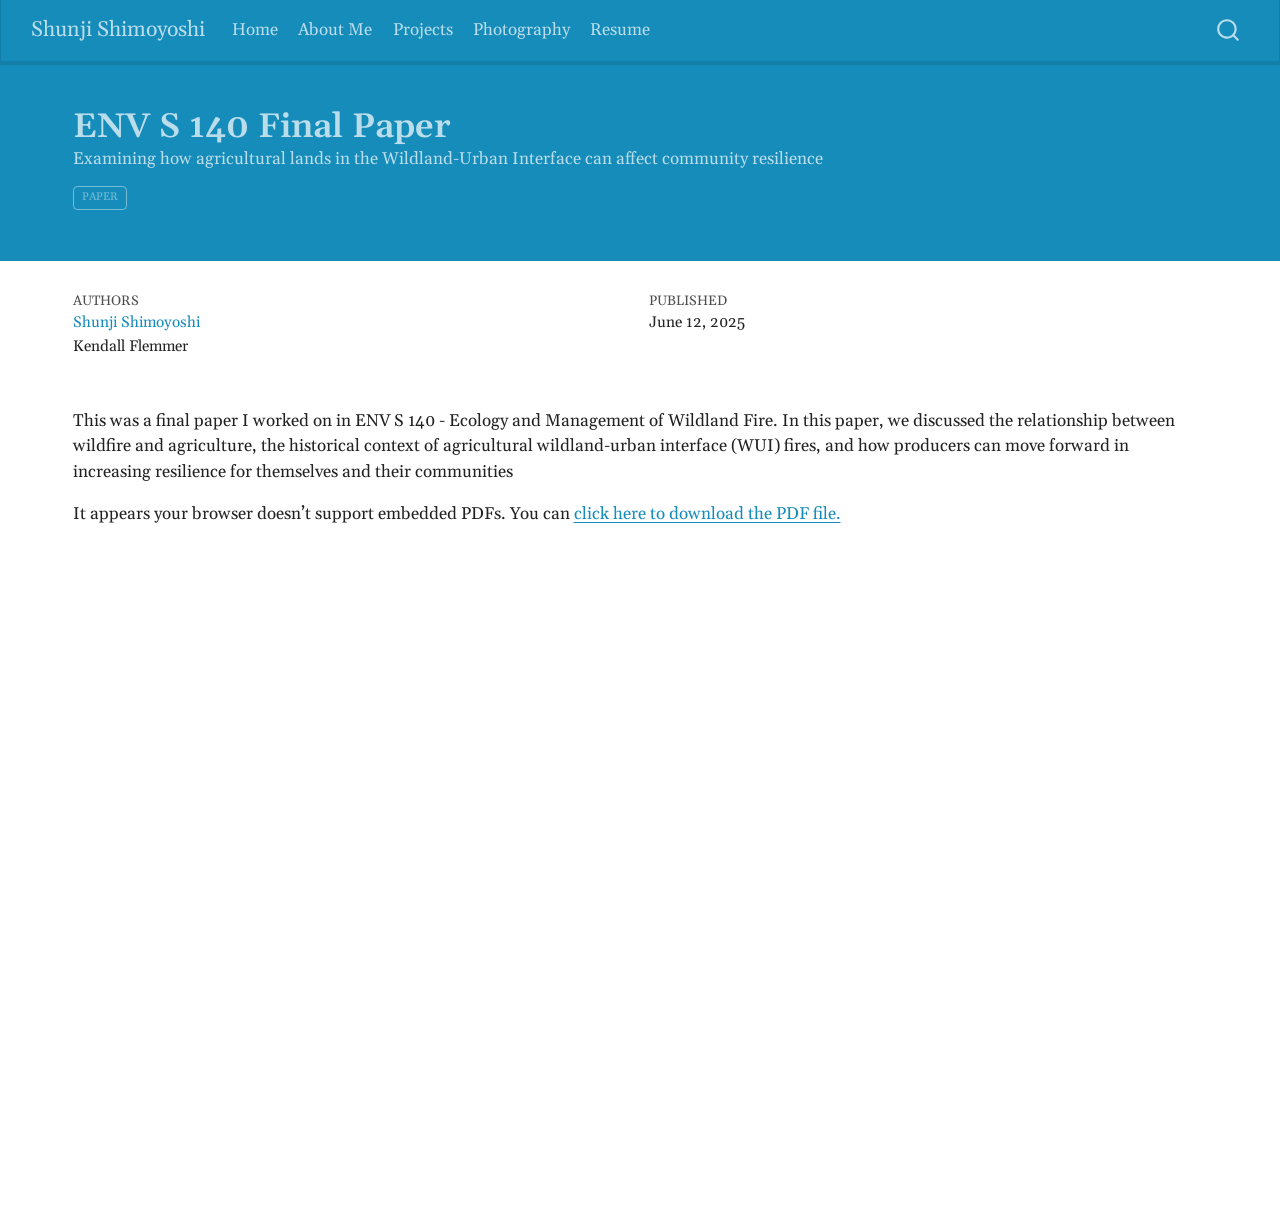
==== docs/posts/2025-06-12-envs140-final-paper/index.html @ c6a36d86 "added projects to project tab" ====
<!DOCTYPE html>
<html xmlns="http://www.w3.org/1999/xhtml" lang="en" xml:lang="en"><head>

<meta charset="utf-8">
<meta name="generator" content="quarto-1.7.32">

<meta name="viewport" content="width=device-width, initial-scale=1.0, user-scalable=yes">

<meta name="author" content="Shunji Shimoyoshi">
<meta name="author" content="Kendall Flemmer">
<meta name="dcterms.date" content="2025-06-12">
<meta name="description" content="Examining how agricultural lands in the Wildland-Urban Interface can affect community resilience">

<title>ENV S 140 Final Paper – Shunji Shimoyoshi</title>
<style>
code{white-space: pre-wrap;}
span.smallcaps{font-variant: small-caps;}
div.columns{display: flex; gap: min(4vw, 1.5em);}
div.column{flex: auto; overflow-x: auto;}
div.hanging-indent{margin-left: 1.5em; text-indent: -1.5em;}
ul.task-list{list-style: none;}
ul.task-list li input[type="checkbox"] {
  width: 0.8em;
  margin: 0 0.8em 0.2em -1em; /* quarto-specific, see https://github.com/quarto-dev/quarto-cli/issues/4556 */ 
  vertical-align: middle;
}
</style>


<script src="../../site_libs/quarto-nav/quarto-nav.js"></script>
<script src="../../site_libs/quarto-nav/headroom.min.js"></script>
<script src="../../site_libs/clipboard/clipboard.min.js"></script>
<script src="../../site_libs/quarto-search/autocomplete.umd.js"></script>
<script src="../../site_libs/quarto-search/fuse.min.js"></script>
<script src="../../site_libs/quarto-search/quarto-search.js"></script>
<meta name="quarto:offset" content="../../">
<script src="../../site_libs/quarto-html/quarto.js" type="module"></script>
<script src="../../site_libs/quarto-html/tabsets/tabsets.js" type="module"></script>
<script src="../../site_libs/quarto-html/popper.min.js"></script>
<script src="../../site_libs/quarto-html/tippy.umd.min.js"></script>
<script src="../../site_libs/quarto-html/anchor.min.js"></script>
<link href="../../site_libs/quarto-html/tippy.css" rel="stylesheet">
<link href="../../site_libs/quarto-html/quarto-syntax-highlighting-37eea08aefeeee20ff55810ff984fec1.css" rel="stylesheet" id="quarto-text-highlighting-styles">
<script src="../../site_libs/bootstrap/bootstrap.min.js"></script>
<link href="../../site_libs/bootstrap/bootstrap-icons.css" rel="stylesheet">
<link href="../../site_libs/bootstrap/bootstrap-f53d86c0c5253273106749e0fa7ec14d.min.css" rel="stylesheet" append-hash="true" id="quarto-bootstrap" data-mode="light">
<script id="quarto-search-options" type="application/json">{
  "location": "navbar",
  "copy-button": false,
  "collapse-after": 3,
  "panel-placement": "end",
  "type": "overlay",
  "limit": 50,
  "keyboard-shortcut": [
    "f",
    "/",
    "s"
  ],
  "show-item-context": false,
  "language": {
    "search-no-results-text": "No results",
    "search-matching-documents-text": "matching documents",
    "search-copy-link-title": "Copy link to search",
    "search-hide-matches-text": "Hide additional matches",
    "search-more-match-text": "more match in this document",
    "search-more-matches-text": "more matches in this document",
    "search-clear-button-title": "Clear",
    "search-text-placeholder": "",
    "search-detached-cancel-button-title": "Cancel",
    "search-submit-button-title": "Submit",
    "search-label": "Search"
  }
}</script>


</head>

<body class="nav-fixed quarto-light">

<div id="quarto-search-results"></div>
  <header id="quarto-header" class="headroom fixed-top quarto-banner">
    <nav class="navbar navbar-expand-lg " data-bs-theme="dark">
      <div class="navbar-container container-fluid">
      <div class="navbar-brand-container mx-auto">
    <a class="navbar-brand" href="../../index.html">
    <span class="navbar-title">Shunji Shimoyoshi</span>
    </a>
  </div>
            <div id="quarto-search" class="" title="Search"></div>
          <button class="navbar-toggler" type="button" data-bs-toggle="collapse" data-bs-target="#navbarCollapse" aria-controls="navbarCollapse" role="menu" aria-expanded="false" aria-label="Toggle navigation" onclick="if (window.quartoToggleHeadroom) { window.quartoToggleHeadroom(); }">
  <span class="navbar-toggler-icon"></span>
</button>
          <div class="collapse navbar-collapse" id="navbarCollapse">
            <ul class="navbar-nav navbar-nav-scroll me-auto">
  <li class="nav-item">
    <a class="nav-link" href="../../index.html"> 
<span class="menu-text">Home</span></a>
  </li>  
  <li class="nav-item">
    <a class="nav-link" href="../../about.html"> 
<span class="menu-text">About Me</span></a>
  </li>  
  <li class="nav-item">
    <a class="nav-link" href="../../posts.html"> 
<span class="menu-text">Projects</span></a>
  </li>  
  <li class="nav-item">
    <a class="nav-link" href="../../photography.html"> 
<span class="menu-text">Photography</span></a>
  </li>  
  <li class="nav-item">
    <a class="nav-link" href="../../resume.html"> 
<span class="menu-text">Resume</span></a>
  </li>  
</ul>
          </div> <!-- /navcollapse -->
            <div class="quarto-navbar-tools">
</div>
      </div> <!-- /container-fluid -->
    </nav>
</header>
<!-- content -->
<header id="title-block-header" class="quarto-title-block default page-columns page-full">
  <div class="quarto-title-banner page-columns page-full">
    <div class="quarto-title column-page">
      <h1 class="title">ENV S 140 Final Paper</h1>
                  <div>
        <div class="description">
          Examining how agricultural lands in the Wildland-Urban Interface can affect community resilience
        </div>
      </div>
                          <div class="quarto-categories">
                <div class="quarto-category">Paper</div>
              </div>
                  </div>
  </div>
    
  
  <div class="quarto-title-meta column-page">

      <div>
      <div class="quarto-title-meta-heading">Authors</div>
      <div class="quarto-title-meta-contents">
               <p><a href="https://shunjishimo.github.io/">Shunji Shimoyoshi</a> </p>
               <p>Kendall Flemmer </p>
            </div>
    </div>
      
      <div>
      <div class="quarto-title-meta-heading">Published</div>
      <div class="quarto-title-meta-contents">
        <p class="date">June 12, 2025</p>
      </div>
    </div>
    
      
    </div>
    
  
  </header><div id="quarto-content" class="quarto-container page-columns page-rows-contents page-layout-full page-navbar">
<!-- sidebar -->
<!-- margin-sidebar -->
    
<!-- main -->
<main class="content quarto-banner-title-block column-page" id="quarto-document-content">





<p>This was a final paper I worked on in ENV S 140 - Ecology and Management of Wildland Fire. In this paper, we discussed the relationship between wildfire and agriculture, the historical context of agricultural wildland-urban interface (WUI) fires, and how producers can move forward in increasing resilience for themselves and their communities</p>
<object data="ENV S 140 - Final Paper.pdf" type="application/pdf" width="100%" height="600px">
<p>
It appears your browser doesn’t support embedded PDFs. You can <a href="ENV S 140 - Final Paper.pdf">click here to download the PDF file.</a>
</p>
</object>



</main> <!-- /main -->
<script id="quarto-html-after-body" type="application/javascript">
  window.document.addEventListener("DOMContentLoaded", function (event) {
    const icon = "";
    const anchorJS = new window.AnchorJS();
    anchorJS.options = {
      placement: 'right',
      icon: icon
    };
    anchorJS.add('.anchored');
    const isCodeAnnotation = (el) => {
      for (const clz of el.classList) {
        if (clz.startsWith('code-annotation-')) {                     
          return true;
        }
      }
      return false;
    }
    const onCopySuccess = function(e) {
      // button target
      const button = e.trigger;
      // don't keep focus
      button.blur();
      // flash "checked"
      button.classList.add('code-copy-button-checked');
      var currentTitle = button.getAttribute("title");
      button.setAttribute("title", "Copied!");
      let tooltip;
      if (window.bootstrap) {
        button.setAttribute("data-bs-toggle", "tooltip");
        button.setAttribute("data-bs-placement", "left");
        button.setAttribute("data-bs-title", "Copied!");
        tooltip = new bootstrap.Tooltip(button, 
          { trigger: "manual", 
            customClass: "code-copy-button-tooltip",
            offset: [0, -8]});
        tooltip.show();    
      }
      setTimeout(function() {
        if (tooltip) {
          tooltip.hide();
          button.removeAttribute("data-bs-title");
          button.removeAttribute("data-bs-toggle");
          button.removeAttribute("data-bs-placement");
        }
        button.setAttribute("title", currentTitle);
        button.classList.remove('code-copy-button-checked');
      }, 1000);
      // clear code selection
      e.clearSelection();
    }
    const getTextToCopy = function(trigger) {
        const codeEl = trigger.previousElementSibling.cloneNode(true);
        for (const childEl of codeEl.children) {
          if (isCodeAnnotation(childEl)) {
            childEl.remove();
          }
        }
        return codeEl.innerText;
    }
    const clipboard = new window.ClipboardJS('.code-copy-button:not([data-in-quarto-modal])', {
      text: getTextToCopy
    });
    clipboard.on('success', onCopySuccess);
    if (window.document.getElementById('quarto-embedded-source-code-modal')) {
      const clipboardModal = new window.ClipboardJS('.code-copy-button[data-in-quarto-modal]', {
        text: getTextToCopy,
        container: window.document.getElementById('quarto-embedded-source-code-modal')
      });
      clipboardModal.on('success', onCopySuccess);
    }
      var localhostRegex = new RegExp(/^(?:http|https):\/\/localhost\:?[0-9]*\//);
      var mailtoRegex = new RegExp(/^mailto:/);
        var filterRegex = new RegExp('/' + window.location.host + '/');
      var isInternal = (href) => {
          return filterRegex.test(href) || localhostRegex.test(href) || mailtoRegex.test(href);
      }
      // Inspect non-navigation links and adorn them if external
     var links = window.document.querySelectorAll('a[href]:not(.nav-link):not(.navbar-brand):not(.toc-action):not(.sidebar-link):not(.sidebar-item-toggle):not(.pagination-link):not(.no-external):not([aria-hidden]):not(.dropdown-item):not(.quarto-navigation-tool):not(.about-link)');
      for (var i=0; i<links.length; i++) {
        const link = links[i];
        if (!isInternal(link.href)) {
          // undo the damage that might have been done by quarto-nav.js in the case of
          // links that we want to consider external
          if (link.dataset.originalHref !== undefined) {
            link.href = link.dataset.originalHref;
          }
        }
      }
    function tippyHover(el, contentFn, onTriggerFn, onUntriggerFn) {
      const config = {
        allowHTML: true,
        maxWidth: 500,
        delay: 100,
        arrow: false,
        appendTo: function(el) {
            return el.parentElement;
        },
        interactive: true,
        interactiveBorder: 10,
        theme: 'quarto',
        placement: 'bottom-start',
      };
      if (contentFn) {
        config.content = contentFn;
      }
      if (onTriggerFn) {
        config.onTrigger = onTriggerFn;
      }
      if (onUntriggerFn) {
        config.onUntrigger = onUntriggerFn;
      }
      window.tippy(el, config); 
    }
    const noterefs = window.document.querySelectorAll('a[role="doc-noteref"]');
    for (var i=0; i<noterefs.length; i++) {
      const ref = noterefs[i];
      tippyHover(ref, function() {
        // use id or data attribute instead here
        let href = ref.getAttribute('data-footnote-href') || ref.getAttribute('href');
        try { href = new URL(href).hash; } catch {}
        const id = href.replace(/^#\/?/, "");
        const note = window.document.getElementById(id);
        if (note) {
          return note.innerHTML;
        } else {
          return "";
        }
      });
    }
    const xrefs = window.document.querySelectorAll('a.quarto-xref');
    const processXRef = (id, note) => {
      // Strip column container classes
      const stripColumnClz = (el) => {
        el.classList.remove("page-full", "page-columns");
        if (el.children) {
          for (const child of el.children) {
            stripColumnClz(child);
          }
        }
      }
      stripColumnClz(note)
      if (id === null || id.startsWith('sec-')) {
        // Special case sections, only their first couple elements
        const container = document.createElement("div");
        if (note.children && note.children.length > 2) {
          container.appendChild(note.children[0].cloneNode(true));
          for (let i = 1; i < note.children.length; i++) {
            const child = note.children[i];
            if (child.tagName === "P" && child.innerText === "") {
              continue;
            } else {
              container.appendChild(child.cloneNode(true));
              break;
            }
          }
          if (window.Quarto?.typesetMath) {
            window.Quarto.typesetMath(container);
          }
          return container.innerHTML
        } else {
          if (window.Quarto?.typesetMath) {
            window.Quarto.typesetMath(note);
          }
          return note.innerHTML;
        }
      } else {
        // Remove any anchor links if they are present
        const anchorLink = note.querySelector('a.anchorjs-link');
        if (anchorLink) {
          anchorLink.remove();
        }
        if (window.Quarto?.typesetMath) {
          window.Quarto.typesetMath(note);
        }
        if (note.classList.contains("callout")) {
          return note.outerHTML;
        } else {
          return note.innerHTML;
        }
      }
    }
    for (var i=0; i<xrefs.length; i++) {
      const xref = xrefs[i];
      tippyHover(xref, undefined, function(instance) {
        instance.disable();
        let url = xref.getAttribute('href');
        let hash = undefined; 
        if (url.startsWith('#')) {
          hash = url;
        } else {
          try { hash = new URL(url).hash; } catch {}
        }
        if (hash) {
          const id = hash.replace(/^#\/?/, "");
          const note = window.document.getElementById(id);
          if (note !== null) {
            try {
              const html = processXRef(id, note.cloneNode(true));
              instance.setContent(html);
            } finally {
              instance.enable();
              instance.show();
            }
          } else {
            // See if we can fetch this
            fetch(url.split('#')[0])
            .then(res => res.text())
            .then(html => {
              const parser = new DOMParser();
              const htmlDoc = parser.parseFromString(html, "text/html");
              const note = htmlDoc.getElementById(id);
              if (note !== null) {
                const html = processXRef(id, note);
                instance.setContent(html);
              } 
            }).finally(() => {
              instance.enable();
              instance.show();
            });
          }
        } else {
          // See if we can fetch a full url (with no hash to target)
          // This is a special case and we should probably do some content thinning / targeting
          fetch(url)
          .then(res => res.text())
          .then(html => {
            const parser = new DOMParser();
            const htmlDoc = parser.parseFromString(html, "text/html");
            const note = htmlDoc.querySelector('main.content');
            if (note !== null) {
              // This should only happen for chapter cross references
              // (since there is no id in the URL)
              // remove the first header
              if (note.children.length > 0 && note.children[0].tagName === "HEADER") {
                note.children[0].remove();
              }
              const html = processXRef(null, note);
              instance.setContent(html);
            } 
          }).finally(() => {
            instance.enable();
            instance.show();
          });
        }
      }, function(instance) {
      });
    }
        let selectedAnnoteEl;
        const selectorForAnnotation = ( cell, annotation) => {
          let cellAttr = 'data-code-cell="' + cell + '"';
          let lineAttr = 'data-code-annotation="' +  annotation + '"';
          const selector = 'span[' + cellAttr + '][' + lineAttr + ']';
          return selector;
        }
        const selectCodeLines = (annoteEl) => {
          const doc = window.document;
          const targetCell = annoteEl.getAttribute("data-target-cell");
          const targetAnnotation = annoteEl.getAttribute("data-target-annotation");
          const annoteSpan = window.document.querySelector(selectorForAnnotation(targetCell, targetAnnotation));
          const lines = annoteSpan.getAttribute("data-code-lines").split(",");
          const lineIds = lines.map((line) => {
            return targetCell + "-" + line;
          })
          let top = null;
          let height = null;
          let parent = null;
          if (lineIds.length > 0) {
              //compute the position of the single el (top and bottom and make a div)
              const el = window.document.getElementById(lineIds[0]);
              top = el.offsetTop;
              height = el.offsetHeight;
              parent = el.parentElement.parentElement;
            if (lineIds.length > 1) {
              const lastEl = window.document.getElementById(lineIds[lineIds.length - 1]);
              const bottom = lastEl.offsetTop + lastEl.offsetHeight;
              height = bottom - top;
            }
            if (top !== null && height !== null && parent !== null) {
              // cook up a div (if necessary) and position it 
              let div = window.document.getElementById("code-annotation-line-highlight");
              if (div === null) {
                div = window.document.createElement("div");
                div.setAttribute("id", "code-annotation-line-highlight");
                div.style.position = 'absolute';
                parent.appendChild(div);
              }
              div.style.top = top - 2 + "px";
              div.style.height = height + 4 + "px";
              div.style.left = 0;
              let gutterDiv = window.document.getElementById("code-annotation-line-highlight-gutter");
              if (gutterDiv === null) {
                gutterDiv = window.document.createElement("div");
                gutterDiv.setAttribute("id", "code-annotation-line-highlight-gutter");
                gutterDiv.style.position = 'absolute';
                const codeCell = window.document.getElementById(targetCell);
                const gutter = codeCell.querySelector('.code-annotation-gutter');
                gutter.appendChild(gutterDiv);
              }
              gutterDiv.style.top = top - 2 + "px";
              gutterDiv.style.height = height + 4 + "px";
            }
            selectedAnnoteEl = annoteEl;
          }
        };
        const unselectCodeLines = () => {
          const elementsIds = ["code-annotation-line-highlight", "code-annotation-line-highlight-gutter"];
          elementsIds.forEach((elId) => {
            const div = window.document.getElementById(elId);
            if (div) {
              div.remove();
            }
          });
          selectedAnnoteEl = undefined;
        };
          // Handle positioning of the toggle
      window.addEventListener(
        "resize",
        throttle(() => {
          elRect = undefined;
          if (selectedAnnoteEl) {
            selectCodeLines(selectedAnnoteEl);
          }
        }, 10)
      );
      function throttle(fn, ms) {
      let throttle = false;
      let timer;
        return (...args) => {
          if(!throttle) { // first call gets through
              fn.apply(this, args);
              throttle = true;
          } else { // all the others get throttled
              if(timer) clearTimeout(timer); // cancel #2
              timer = setTimeout(() => {
                fn.apply(this, args);
                timer = throttle = false;
              }, ms);
          }
        };
      }
        // Attach click handler to the DT
        const annoteDls = window.document.querySelectorAll('dt[data-target-cell]');
        for (const annoteDlNode of annoteDls) {
          annoteDlNode.addEventListener('click', (event) => {
            const clickedEl = event.target;
            if (clickedEl !== selectedAnnoteEl) {
              unselectCodeLines();
              const activeEl = window.document.querySelector('dt[data-target-cell].code-annotation-active');
              if (activeEl) {
                activeEl.classList.remove('code-annotation-active');
              }
              selectCodeLines(clickedEl);
              clickedEl.classList.add('code-annotation-active');
            } else {
              // Unselect the line
              unselectCodeLines();
              clickedEl.classList.remove('code-annotation-active');
            }
          });
        }
    const findCites = (el) => {
      const parentEl = el.parentElement;
      if (parentEl) {
        const cites = parentEl.dataset.cites;
        if (cites) {
          return {
            el,
            cites: cites.split(' ')
          };
        } else {
          return findCites(el.parentElement)
        }
      } else {
        return undefined;
      }
    };
    var bibliorefs = window.document.querySelectorAll('a[role="doc-biblioref"]');
    for (var i=0; i<bibliorefs.length; i++) {
      const ref = bibliorefs[i];
      const citeInfo = findCites(ref);
      if (citeInfo) {
        tippyHover(citeInfo.el, function() {
          var popup = window.document.createElement('div');
          citeInfo.cites.forEach(function(cite) {
            var citeDiv = window.document.createElement('div');
            citeDiv.classList.add('hanging-indent');
            citeDiv.classList.add('csl-entry');
            var biblioDiv = window.document.getElementById('ref-' + cite);
            if (biblioDiv) {
              citeDiv.innerHTML = biblioDiv.innerHTML;
            }
            popup.appendChild(citeDiv);
          });
          return popup.innerHTML;
        });
      }
    }
  });
  </script>
</div> <!-- /content -->




</body></html>
---- docs/site_libs/quarto-html/tippy.css ----
.tippy-box[data-animation=fade][data-state=hidden]{opacity:0}[data-tippy-root]{max-width:calc(100vw - 10px)}.tippy-box{position:relative;background-color:#333;color:#fff;border-radius:4px;font-size:14px;line-height:1.4;white-space:normal;outline:0;transition-property:transform,visibility,opacity}.tippy-box[data-placement^=top]>.tippy-arrow{bottom:0}.tippy-box[data-placement^=top]>.tippy-arrow:before{bottom:-7px;left:0;border-width:8px 8px 0;border-top-color:initial;transform-origin:center top}.tippy-box[data-placement^=bottom]>.tippy-arrow{top:0}.tippy-box[data-placement^=bottom]>.tippy-arrow:before{top:-7px;left:0;border-width:0 8px 8px;border-bottom-color:initial;transform-origin:center bottom}.tippy-box[data-placement^=left]>.tippy-arrow{right:0}.tippy-box[data-placement^=left]>.tippy-arrow:before{border-width:8px 0 8px 8px;border-left-color:initial;right:-7px;transform-origin:center left}.tippy-box[data-placement^=right]>.tippy-arrow{left:0}.tippy-box[data-placement^=right]>.tippy-arrow:before{left:-7px;border-width:8px 8px 8px 0;border-right-color:initial;transform-origin:center right}.tippy-box[data-inertia][data-state=visible]{transition-timing-function:cubic-bezier(.54,1.5,.38,1.11)}.tippy-arrow{width:16px;height:16px;color:#333}.tippy-arrow:before{content:"";position:absolute;border-color:transparent;border-style:solid}.tippy-content{position:relative;padding:5px 9px;z-index:1}
---- docs/site_libs/quarto-html/quarto-syntax-highlighting-37eea08aefeeee20ff55810ff984fec1.css ----
/* quarto syntax highlight colors */
:root {
  --quarto-hl-ot-color: #003B4F;
  --quarto-hl-at-color: #657422;
  --quarto-hl-ss-color: #20794D;
  --quarto-hl-an-color: #5E5E5E;
  --quarto-hl-fu-color: #4758AB;
  --quarto-hl-st-color: #20794D;
  --quarto-hl-cf-color: #003B4F;
  --quarto-hl-op-color: #5E5E5E;
  --quarto-hl-er-color: #AD0000;
  --quarto-hl-bn-color: #AD0000;
  --quarto-hl-al-color: #AD0000;
  --quarto-hl-va-color: #111111;
  --quarto-hl-bu-color: inherit;
  --quarto-hl-ex-color: inherit;
  --quarto-hl-pp-color: #AD0000;
  --quarto-hl-in-color: #5E5E5E;
  --quarto-hl-vs-color: #20794D;
  --quarto-hl-wa-color: #5E5E5E;
  --quarto-hl-do-color: #5E5E5E;
  --quarto-hl-im-color: #00769E;
  --quarto-hl-ch-color: #20794D;
  --quarto-hl-dt-color: #AD0000;
  --quarto-hl-fl-color: #AD0000;
  --quarto-hl-co-color: #5E5E5E;
  --quarto-hl-cv-color: #5E5E5E;
  --quarto-hl-cn-color: #8f5902;
  --quarto-hl-sc-color: #5E5E5E;
  --quarto-hl-dv-color: #AD0000;
  --quarto-hl-kw-color: #003B4F;
}

/* other quarto variables */
:root {
  --quarto-font-monospace: SFMono-Regular, Menlo, Monaco, Consolas, "Liberation Mono", "Courier New", monospace;
}

/* syntax highlight based on Pandoc's rules */
pre > code.sourceCode > span {
  color: #003B4F;
}

code.sourceCode > span {
  color: #003B4F;
}

div.sourceCode,
div.sourceCode pre.sourceCode {
  color: #003B4F;
}

/* Normal */
code span {
  color: #003B4F;
}

/* Alert */
code span.al {
  color: #AD0000;
  font-style: inherit;
}

/* Annotation */
code span.an {
  color: #5E5E5E;
  font-style: inherit;
}

/* Attribute */
code span.at {
  color: #657422;
  font-style: inherit;
}

/* BaseN */
code span.bn {
  color: #AD0000;
  font-style: inherit;
}

/* BuiltIn */
code span.bu {
  font-style: inherit;
}

/* ControlFlow */
code span.cf {
  color: #003B4F;
  font-weight: bold;
  font-style: inherit;
}

/* Char */
code span.ch {
  color: #20794D;
  font-style: inherit;
}

/* Constant */
code span.cn {
  color: #8f5902;
  font-style: inherit;
}

/* Comment */
code span.co {
  color: #5E5E5E;
  font-style: inherit;
}

/* CommentVar */
code span.cv {
  color: #5E5E5E;
  font-style: italic;
}

/* Documentation */
code span.do {
  color: #5E5E5E;
  font-style: italic;
}

/* DataType */
code span.dt {
  color: #AD0000;
  font-style: inherit;
}

/* DecVal */
code span.dv {
  color: #AD0000;
  font-style: inherit;
}

/* Error */
code span.er {
  color: #AD0000;
  font-style: inherit;
}

/* Extension */
code span.ex {
  font-style: inherit;
}

/* Float */
code span.fl {
  color: #AD0000;
  font-style: inherit;
}

/* Function */
code span.fu {
  color: #4758AB;
  font-style: inherit;
}

/* Import */
code span.im {
  color: #00769E;
  font-style: inherit;
}

/* Information */
code span.in {
  color: #5E5E5E;
  font-style: inherit;
}

/* Keyword */
code span.kw {
  color: #003B4F;
  font-weight: bold;
  font-style: inherit;
}

/* Operator */
code span.op {
  color: #5E5E5E;
  font-style: inherit;
}

/* Other */
code span.ot {
  color: #003B4F;
  font-style: inherit;
}

/* Preprocessor */
code span.pp {
  color: #AD0000;
  font-style: inherit;
}

/* SpecialChar */
code span.sc {
  color: #5E5E5E;
  font-style: inherit;
}

/* SpecialString */
code span.ss {
  color: #20794D;
  font-style: inherit;
}

/* String */
code span.st {
  color: #20794D;
  font-style: inherit;
}

/* Variable */
code span.va {
  color: #111111;
  font-style: inherit;
}

/* VerbatimString */
code span.vs {
  color: #20794D;
  font-style: inherit;
}

/* Warning */
code span.wa {
  color: #5E5E5E;
  font-style: italic;
}

.prevent-inlining {
  content: "</";
}

/*# sourceMappingURL=27d3d809615f7771493d095567f04340.css.map */
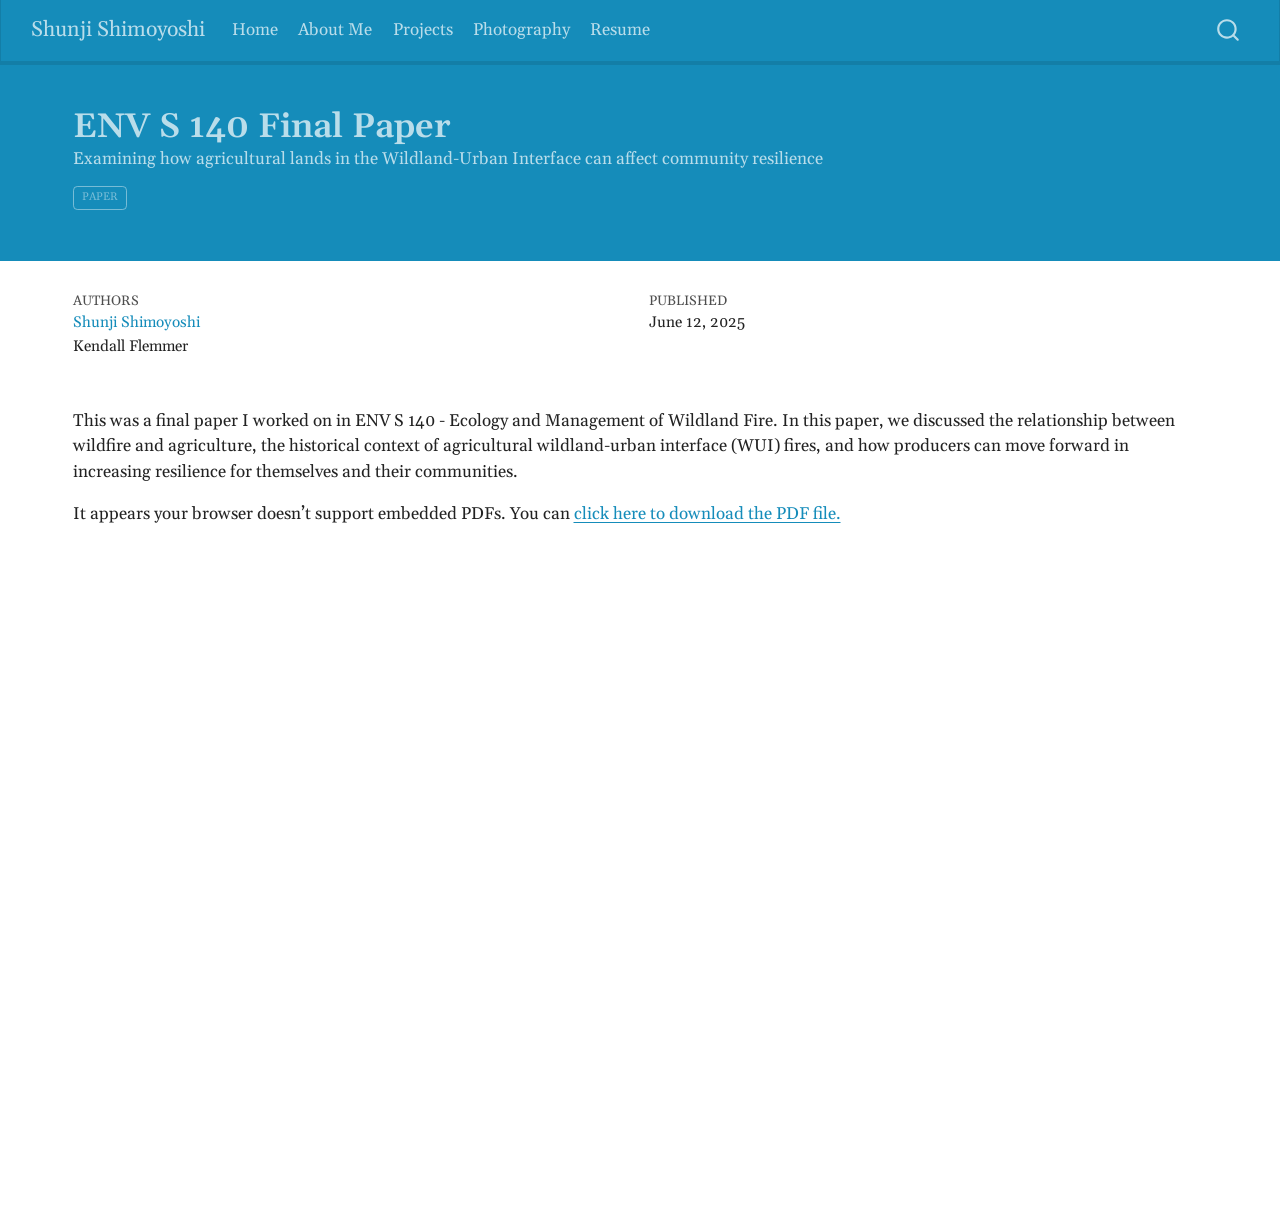
==== commit e7ea6a1b: "fixed typos in photography tab" ====
--- a/docs/posts/2025-06-12-envs140-final-paper/index.html
+++ b/docs/posts/2025-06-12-envs140-final-paper/index.html
@@ -168,7 +168,7 @@
 
 
 
-<p>This was a final paper I worked on in ENV S 140 - Ecology and Management of Wildland Fire. In this paper, we discussed the relationship between wildfire and agriculture, the historical context of agricultural wildland-urban interface (WUI) fires, and how producers can move forward in increasing resilience for themselves and their communities</p>
+<p>This was a final paper I worked on in ENV S 140 - Ecology and Management of Wildland Fire. In this paper, we discussed the relationship between wildfire and agriculture, the historical context of agricultural wildland-urban interface (WUI) fires, and how producers can move forward in increasing resilience for themselves and their communities.</p>
 <object data="ENV S 140 - Final Paper.pdf" type="application/pdf" width="100%" height="600px">
 <p>
 It appears your browser doesn’t support embedded PDFs. You can <a href="ENV S 140 - Final Paper.pdf">click here to download the PDF file.</a>
